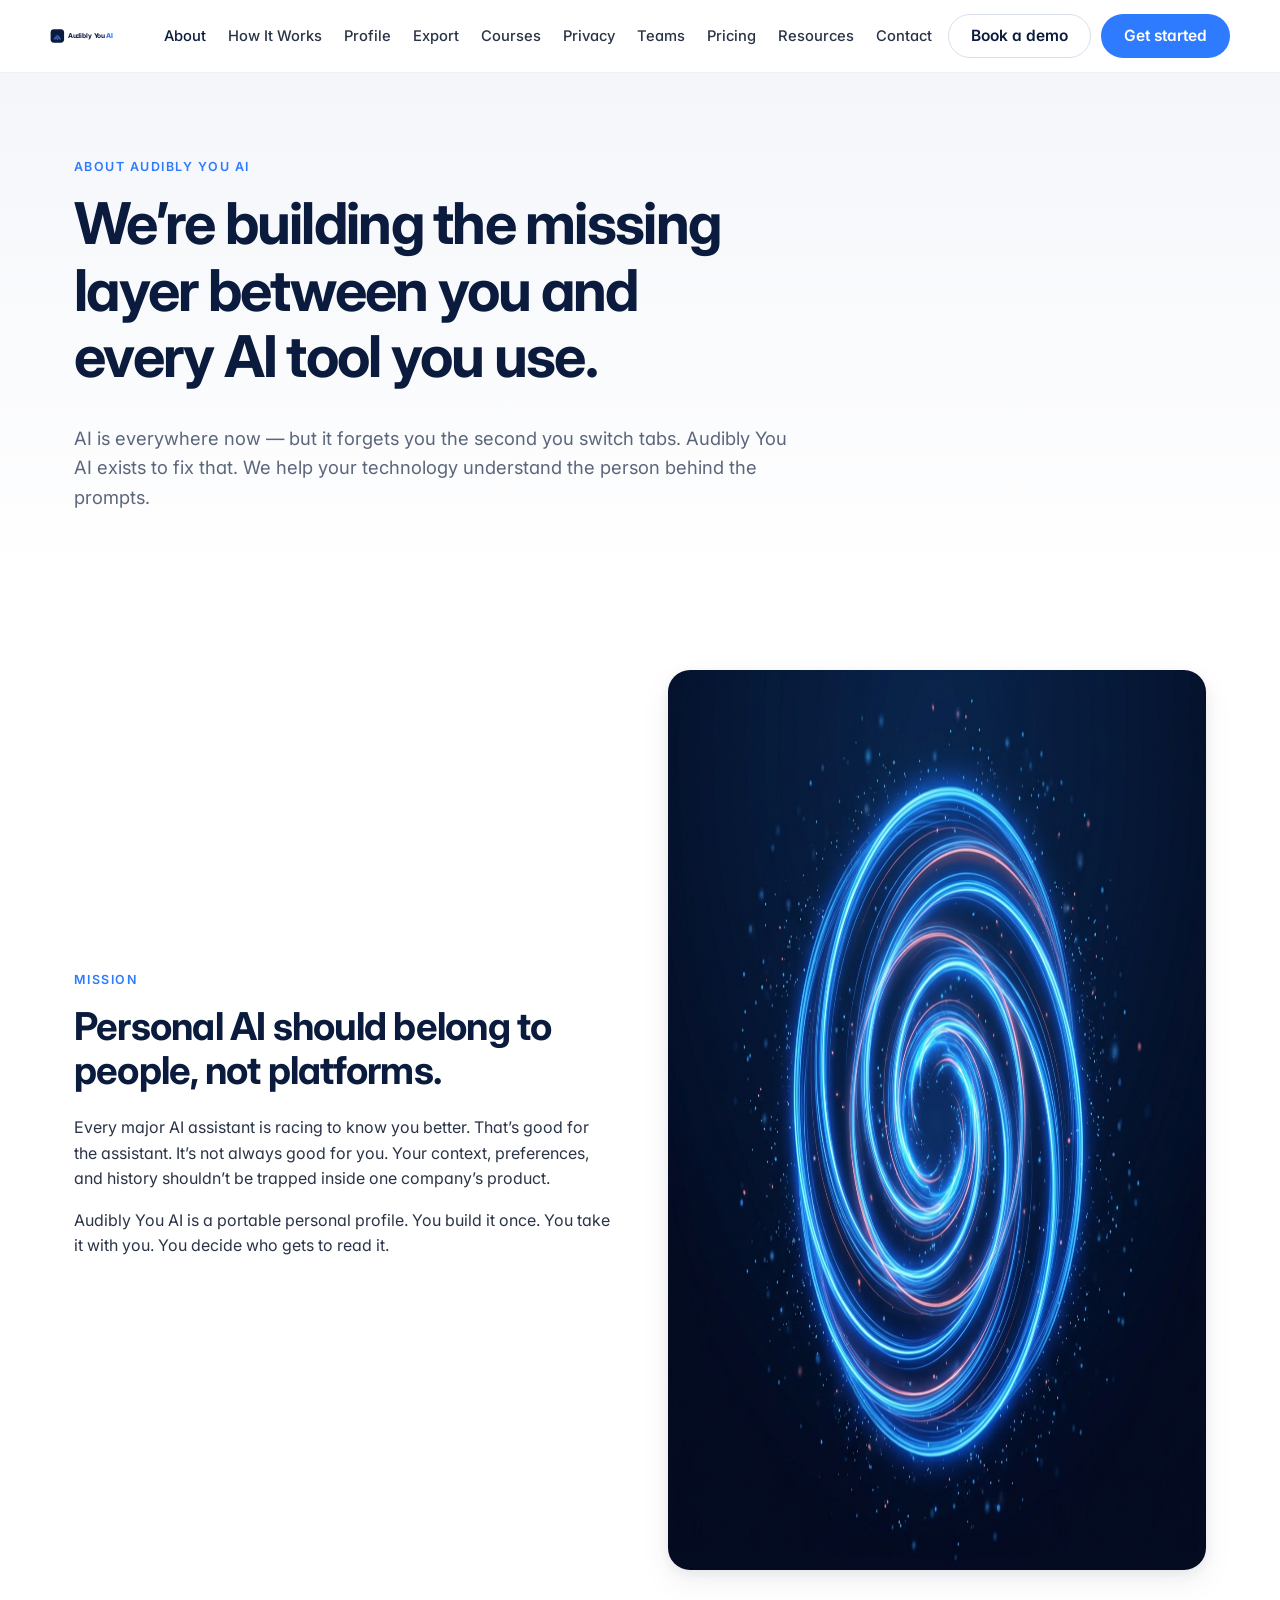
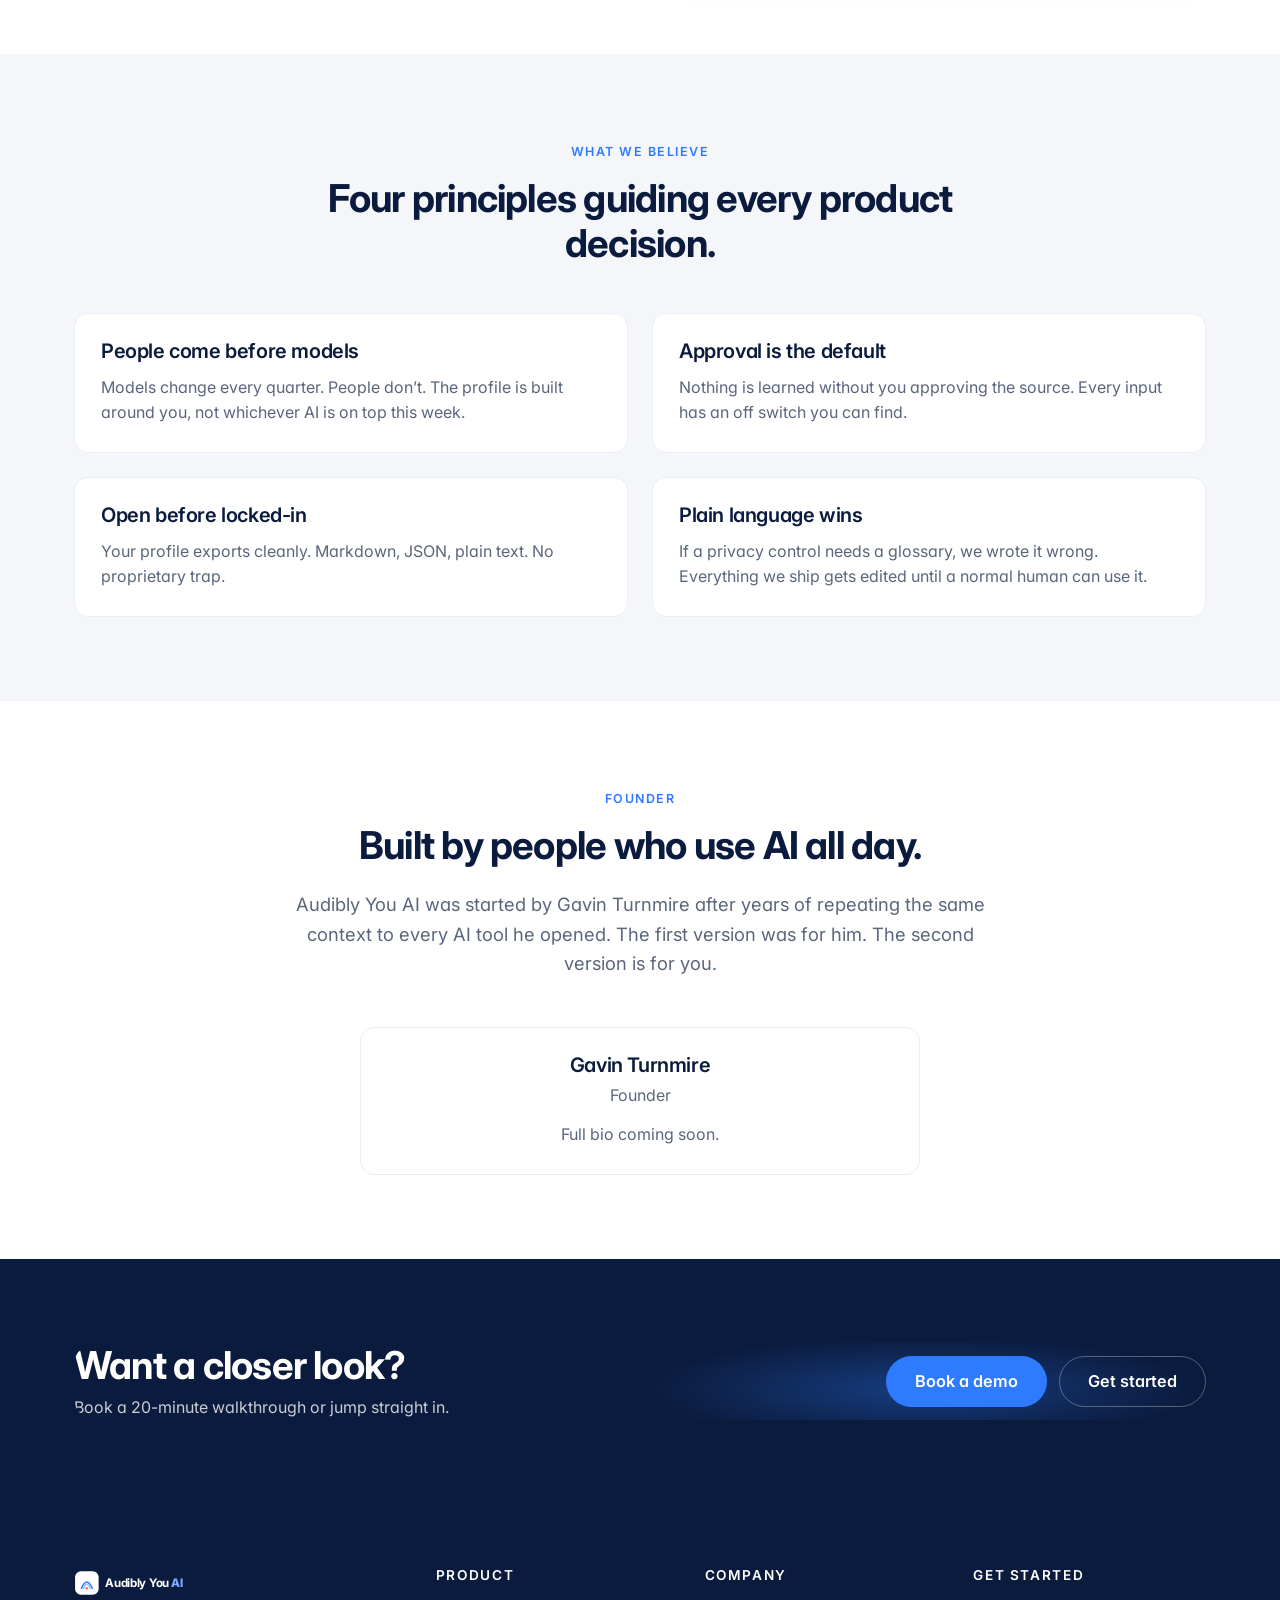
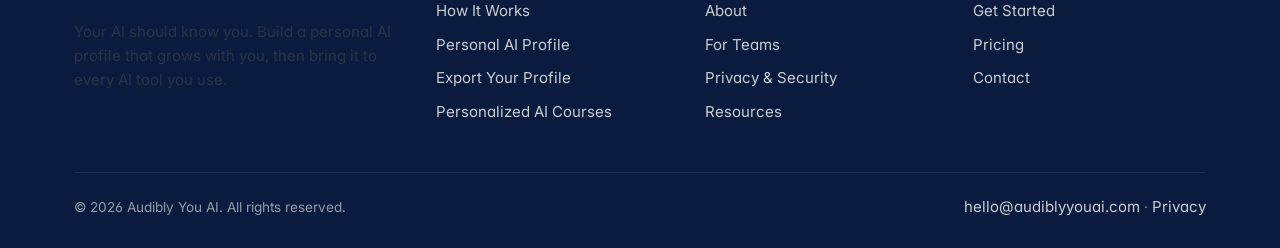
==== about.html @ 48e7b642 "Initial Audibly You AI proof site — 12 pages, design system, AI imagery" ====
<!DOCTYPE html>
<html lang="en">
<head>
  <meta charset="UTF-8">
  <meta name="viewport" content="width=device-width, initial-scale=1.0">
  <title>About — Audibly You AI</title>
  <meta name="description" content="Audibly You AI builds a portable personal profile so your AI tools finally understand the person behind the prompts. Learn our mission and principles.">
  <meta name="theme-color" content="#0B1B3D">
  <link rel="icon" type="image/svg+xml" href="favicon.svg">
  <link rel="canonical" href="https://audiblyyouai.com/about.html">
  <meta property="og:type" content="website">
  <meta property="og:title" content="About — Audibly You AI">
  <meta property="og:description" content="Audibly You AI builds a portable personal profile so your AI tools finally understand the person behind the prompts. Learn our mission and principles.">
  <meta property="og:url" content="https://audiblyyouai.com/about.html">
  <meta property="og:image" content="https://audiblyyouai.com/assets/images/hero-home.png">
  <meta property="og:site_name" content="Audibly You AI">
  <meta name="twitter:card" content="summary_large_image">
  <meta name="twitter:title" content="About — Audibly You AI">
  <meta name="twitter:description" content="Audibly You AI builds a portable personal profile so your AI tools finally understand the person behind the prompts. Learn our mission and principles.">
  <meta name="twitter:image" content="https://audiblyyouai.com/assets/images/hero-home.png">
  <link rel="preconnect" href="https://fonts.googleapis.com">
  <link rel="preconnect" href="https://fonts.gstatic.com" crossorigin>
  <link href="https://fonts.googleapis.com/css2?family=Inter:wght@400;500;600;700;800&display=swap" rel="stylesheet">
  <link rel="stylesheet" href="assets/css/styles.css">
</head>
<body>
  <header class="nav" role="banner">
    <div class="container nav-row">
      <a href="index.html" class="brand" aria-label="Audibly You AI home">
        <svg viewBox="0 0 320 56" xmlns="http://www.w3.org/2000/svg" role="img" aria-label="Audibly You AI"><rect x="2" y="6" width="44" height="44" rx="11" fill="#0B1B3D"/><path d="M14 38 Q24 14 34 38" fill="none" stroke="#2E7BFF" stroke-width="3" stroke-linecap="round"/><path d="M18 38 Q24 22 30 38" fill="none" stroke="#7DABFF" stroke-width="2.4" stroke-linecap="round" opacity="0.85"/><circle cx="24" cy="38" r="2.4" fill="#FF6B5B"/><text x="58" y="36" font-family="Inter, system-ui, sans-serif" font-weight="700" font-size="22" fill="#0B1B3D" letter-spacing="-0.5">Audibly You<tspan fill="#2E7BFF" font-weight="800"> AI</tspan></text></svg>
      </a>
      <nav aria-label="Primary">
        <ul class="nav-links">
      <li><a href="about.html" class="active">About</a></li>
      <li><a href="how-it-works.html">How It Works</a></li>
      <li><a href="personal-ai-profile.html">Profile</a></li>
      <li><a href="export-your-profile.html">Export</a></li>
      <li><a href="personalized-ai-courses.html">Courses</a></li>
      <li><a href="privacy.html">Privacy</a></li>
      <li><a href="for-teams.html">Teams</a></li>
      <li><a href="pricing.html">Pricing</a></li>
      <li><a href="resources.html">Resources</a></li>
      <li><a href="contact.html">Contact</a></li>
        </ul>
      </nav>
      <div class="nav-cta">
        <a href="contact.html" class="btn btn-ghost">Book a demo</a>
        <a href="get-started.html" class="btn btn-primary">Get started</a>
        <button class="nav-toggle" type="button" aria-label="Toggle menu" aria-expanded="false">
          <svg viewBox="0 0 24 24" fill="none" stroke="currentColor" stroke-width="2" stroke-linecap="round"><line x1="4" y1="7" x2="20" y2="7"/><line x1="4" y1="12" x2="20" y2="12"/><line x1="4" y1="17" x2="20" y2="17"/></svg>
        </button>
      </div>
    </div>
  </header>

  <main id="main">
  <section class="subhero">
    <div class="container">
      <span class="eyebrow">About Audibly You AI</span>
      <h1>We&rsquo;re building the missing layer between you and every AI tool you use.</h1>
      <p class="lead">AI is everywhere now &mdash; but it forgets you the second you switch tabs. Audibly You AI exists to fix that. We help your technology understand the person behind the prompts.</p>
    </div>
  </section>

  <section class="section">
    <div class="container">
      <div class="feature-row">
        <div>
          <span class="eyebrow">Mission</span>
          <h2>Personal AI should belong to people, not platforms.</h2>
          <p>Every major AI assistant is racing to know you better. That&rsquo;s good for the assistant. It&rsquo;s not always good for you. Your context, preferences, and history shouldn&rsquo;t be trapped inside one company&rsquo;s product.</p>
          <p>Audibly You AI is a portable personal profile. You build it once. You take it with you. You decide who gets to read it.</p>
        </div>
        <img src="assets/images/learning-loop.png" alt="An abstract glowing spiral of electric-blue light, representing a continuous AI learning loop." width="1200" height="900" loading="lazy">
      </div>
    </div>
  </section>

  <section class="section surface-soft">
    <div class="container">
      <div class="section-head">
        <span class="eyebrow">What we believe</span>
        <h2>Four principles guiding every product decision.</h2>
      </div>
      <div class="grid grid-2">
        <div class="card">
          <h3>People come before models</h3>
          <p>Models change every quarter. People don&rsquo;t. The profile is built around you, not whichever AI is on top this week.</p>
        </div>
        <div class="card">
          <h3>Approval is the default</h3>
          <p>Nothing is learned without you approving the source. Every input has an off switch you can find.</p>
        </div>
        <div class="card">
          <h3>Open before locked-in</h3>
          <p>Your profile exports cleanly. Markdown, JSON, plain text. No proprietary trap.</p>
        </div>
        <div class="card">
          <h3>Plain language wins</h3>
          <p>If a privacy control needs a glossary, we wrote it wrong. Everything we ship gets edited until a normal human can use it.</p>
        </div>
      </div>
    </div>
  </section>

  <section class="section">
    <div class="container">
      <div class="section-head">
        <span class="eyebrow">Founder</span>
        <h2>Built by people who use AI all day.</h2>
        <p class="lead">Audibly You AI was started by Gavin Turnmire after years of repeating the same context to every AI tool he opened. The first version was for him. The second version is for you.</p>
      </div>
      <div class="card" style="max-width:560px;margin:0 auto;text-align:center;">
        <h3 style="margin-bottom:6px;">Gavin Turnmire</h3>
        <p style="color:var(--gray-600);margin-bottom:14px;">Founder</p>
        <p>Full bio coming soon.</p>
      </div>
    </div>
  </section>

  <section class="section surface-navy">
    <div class="container">
      <div class="cta-banner" style="background:transparent;padding:0;">
        <div>
          <h2>Want a closer look?</h2>
          <p>Book a 20-minute walkthrough or jump straight in.</p>
        </div>
        <div class="cta-actions">
          <a href="contact.html" class="btn btn-primary btn-lg">Book a demo</a>
          <a href="get-started.html" class="btn btn-ghost-light btn-lg">Get started</a>
        </div>
      </div>
    </div>
  </section>

  </main>
  <footer class="footer">
    <div class="container">
      <div class="footer-grid">
        <div>
          <a href="index.html" class="brand" aria-label="Audibly You AI home">
            <svg viewBox="0 0 320 56" xmlns="http://www.w3.org/2000/svg" role="img" aria-label="Audibly You AI"><rect x="2" y="6" width="44" height="44" rx="11" fill="#ffffff"/><path d="M14 38 Q24 14 34 38" fill="none" stroke="#2E7BFF" stroke-width="3" stroke-linecap="round"/><path d="M18 38 Q24 22 30 38" fill="none" stroke="#7DABFF" stroke-width="2.4" stroke-linecap="round" opacity="0.85"/><circle cx="24" cy="38" r="2.4" fill="#FF6B5B"/><text x="58" y="36" font-family="Inter, system-ui, sans-serif" font-weight="700" font-size="22" fill="#ffffff" letter-spacing="-0.5">Audibly You<tspan fill="#7DABFF" font-weight="800"> AI</tspan></text></svg>
          </a>
          <p class="footer-tagline">Your AI should know you. Build a personal AI profile that grows with you, then bring it to every AI tool you use.</p>
        </div>
      <div>
        <h4>Product</h4>
        <ul>
          <li><a href="how-it-works.html">How It Works</a></li>
          <li><a href="personal-ai-profile.html">Personal AI Profile</a></li>
          <li><a href="export-your-profile.html">Export Your Profile</a></li>
          <li><a href="personalized-ai-courses.html">Personalized AI Courses</a></li>
        </ul>
      </div>
      <div>
        <h4>Company</h4>
        <ul>
          <li><a href="about.html">About</a></li>
          <li><a href="for-teams.html">For Teams</a></li>
          <li><a href="privacy.html">Privacy & Security</a></li>
          <li><a href="resources.html">Resources</a></li>
        </ul>
      </div>
      <div>
        <h4>Get started</h4>
        <ul>
          <li><a href="get-started.html">Get Started</a></li>
          <li><a href="pricing.html">Pricing</a></li>
          <li><a href="contact.html">Contact</a></li>
        </ul>
      </div>
      </div>
      <div class="footer-bottom">
        <span>&copy; <span id="year">2025</span> Audibly You AI. All rights reserved.</span>
        <span><a href="mailto:hello@audiblyyouai.com">hello@audiblyyouai.com</a> &middot; <a href="privacy.html">Privacy</a></span>
      </div>
    </div>
  </footer>

  <script src="assets/js/site.js" defer></script>
</body>
</html>
---- assets/css/styles.css ----
/* Audibly You AI — design system */
:root {
  --navy: #0B1B3D;
  --navy-700: #142654;
  --navy-600: #1d3270;
  --blue: #2E7BFF;
  --blue-600: #1f63d8;
  --blue-100: #e7efff;
  --coral: #FF6B5B;
  --coral-600: #e8543f;
  --gray-50: #F4F6FA;
  --gray-100: #eaeef5;
  --gray-200: #d8deea;
  --gray-400: #9aa3b6;
  --gray-600: #5b667c;
  --gray-800: #2a3447;
  --white: #ffffff;
  --radius: 14px;
  --radius-sm: 10px;
  --radius-lg: 22px;
  --shadow-sm: 0 1px 2px rgba(11, 27, 61, 0.05), 0 2px 6px rgba(11, 27, 61, 0.04);
  --shadow-md: 0 4px 12px rgba(11, 27, 61, 0.07), 0 12px 32px rgba(11, 27, 61, 0.06);
  --shadow-lg: 0 12px 36px rgba(11, 27, 61, 0.12), 0 30px 80px rgba(11, 27, 61, 0.1);
  --max-w: 1180px;
}

* { box-sizing: border-box; }
html { scroll-behavior: smooth; -webkit-text-size-adjust: 100%; }
body {
  margin: 0;
  font-family: 'Inter', system-ui, -apple-system, 'Segoe UI', Roboto, sans-serif;
  font-feature-settings: "ss01", "cv11";
  color: var(--navy);
  background: var(--white);
  line-height: 1.6;
  -webkit-font-smoothing: antialiased;
  -moz-osx-font-smoothing: grayscale;
}

img, svg { max-width: 100%; display: block; }
a { color: var(--blue); text-decoration: none; }
a:hover { color: var(--blue-600); }

h1, h2, h3, h4 {
  font-family: 'Inter', system-ui, sans-serif;
  color: var(--navy);
  letter-spacing: -0.02em;
  line-height: 1.15;
  margin: 0 0 0.6em;
  font-weight: 700;
}
h1 { font-size: clamp(2.2rem, 5.4vw, 3.6rem); letter-spacing: -0.03em; }
h2 { font-size: clamp(1.7rem, 3.4vw, 2.4rem); }
h3 { font-size: 1.25rem; font-weight: 600; }
p { margin: 0 0 1em; color: var(--gray-800); }
.lead { font-size: 1.15rem; color: var(--gray-600); max-width: 60ch; }

.container { max-width: var(--max-w); margin: 0 auto; padding: 0 24px; }
.section { padding: 84px 0; }
.section-tight { padding: 56px 0; }
.eyebrow {
  display: inline-block;
  font-size: 0.78rem;
  font-weight: 600;
  letter-spacing: 0.12em;
  text-transform: uppercase;
  color: var(--blue);
  margin-bottom: 14px;
}
.eyebrow.coral { color: var(--coral); }

/* Buttons */
.btn {
  display: inline-flex;
  align-items: center;
  gap: 8px;
  padding: 13px 22px;
  border-radius: 999px;
  font-weight: 600;
  font-size: 0.97rem;
  border: 1px solid transparent;
  cursor: pointer;
  transition: transform .15s ease, box-shadow .2s ease, background .2s ease, color .2s ease, border-color .2s ease;
  white-space: nowrap;
  line-height: 1;
}
.btn:focus-visible { outline: 3px solid #93b8ff; outline-offset: 2px; }
.btn-primary { background: var(--blue); color: #fff; }
.btn-primary:hover { background: var(--blue-600); color: #fff; transform: translateY(-1px); box-shadow: var(--shadow-md); }
.btn-coral { background: var(--coral); color: #fff; }
.btn-coral:hover { background: var(--coral-600); color: #fff; transform: translateY(-1px); box-shadow: var(--shadow-md); }
.btn-ghost { background: transparent; color: var(--navy); border-color: var(--gray-200); }
.btn-ghost:hover { border-color: var(--navy); color: var(--navy); }
.btn-ghost-light { background: transparent; color: #fff; border-color: rgba(255,255,255,0.3); }
.btn-ghost-light:hover { border-color: #fff; color: #fff; }
.btn-lg { padding: 16px 28px; font-size: 1.02rem; }

/* Navigation */
.nav {
  position: sticky;
  top: 0;
  z-index: 50;
  background: rgba(255, 255, 255, 0.85);
  backdrop-filter: saturate(180%) blur(12px);
  -webkit-backdrop-filter: saturate(180%) blur(12px);
  border-bottom: 1px solid rgba(11, 27, 61, 0.06);
}
.nav-row {
  display: flex;
  align-items: center;
  justify-content: space-between;
  padding: 14px 0;
  gap: 16px;
}
.brand { display: inline-flex; align-items: center; gap: 10px; color: var(--navy); }
.brand:hover { color: var(--navy); }
.brand svg { height: 30px; width: auto; }
.nav-links {
  display: flex;
  align-items: center;
  gap: 22px;
  list-style: none;
  margin: 0;
  padding: 0;
  flex-wrap: nowrap;
}
.nav-links a {
  color: var(--gray-800);
  font-weight: 500;
  font-size: 0.92rem;
  white-space: nowrap;
}
.nav-links a:hover { color: var(--navy); }
.nav-links a.active { color: var(--navy); }
.nav-cta { display: inline-flex; align-items: center; gap: 10px; }
.nav-toggle {
  display: none;
  background: transparent;
  border: 1px solid var(--gray-200);
  border-radius: 10px;
  padding: 8px 10px;
  cursor: pointer;
  color: var(--navy);
}
.nav-toggle svg { width: 22px; height: 22px; }

@media (max-width: 1180px) {
  .nav-links { display: none; }
  .nav-toggle { display: inline-flex; }
  .nav-cta .btn-ghost { display: none; }
  .nav.open .nav-links {
    display: flex;
    flex-direction: column;
    align-items: flex-start;
    position: absolute;
    top: 100%;
    left: 0;
    right: 0;
    background: #fff;
    padding: 14px 24px 22px;
    gap: 14px;
    border-bottom: 1px solid var(--gray-100);
    box-shadow: var(--shadow-sm);
  }
}

/* Hero */
.hero {
  position: relative;
  background: linear-gradient(180deg, var(--navy) 0%, #07142e 100%);
  color: #fff;
  overflow: hidden;
}
.hero::after {
  content: "";
  position: absolute;
  inset: auto -10% -50% -10%;
  height: 60%;
  background: radial-gradient(60% 60% at 50% 30%, rgba(46, 123, 255, 0.25), transparent 60%);
  pointer-events: none;
}
.hero-inner {
  position: relative;
  z-index: 2;
  display: grid;
  grid-template-columns: 1.1fr 1fr;
  gap: 56px;
  align-items: center;
  padding: 96px 0 110px;
}
.hero h1 { color: #fff; }
.hero p { color: rgba(255, 255, 255, 0.78); font-size: 1.12rem; }
.hero .eyebrow { color: #7dabff; }
.hero-cta { display: flex; flex-wrap: wrap; gap: 12px; margin-top: 28px; }
.hero-image {
  border-radius: var(--radius-lg);
  overflow: hidden;
  box-shadow: 0 30px 80px rgba(0,0,0,0.4);
  border: 1px solid rgba(255,255,255,0.06);
}
.hero-image img { width: 100%; height: auto; display: block; }

/* Subhero (lighter hero variant) */
.subhero {
  background: linear-gradient(180deg, var(--gray-50) 0%, #fff 100%);
  padding: 80px 0 56px;
}
.subhero h1 { max-width: 18ch; }
.subhero .lead { margin-top: 8px; }

@media (max-width: 900px) {
  .hero-inner { grid-template-columns: 1fr; padding: 64px 0 72px; gap: 36px; }
}

/* Cards */
.grid { display: grid; gap: 24px; }
.grid-2 { grid-template-columns: repeat(2, 1fr); }
.grid-3 { grid-template-columns: repeat(3, 1fr); }
.grid-4 { grid-template-columns: repeat(4, 1fr); }
@media (max-width: 900px) { .grid-3, .grid-4 { grid-template-columns: repeat(2, 1fr); } }
@media (max-width: 600px) { .grid-2, .grid-3, .grid-4 { grid-template-columns: 1fr; } }

.card {
  background: #fff;
  border: 1px solid var(--gray-100);
  border-radius: var(--radius);
  padding: 26px;
  transition: transform .2s ease, box-shadow .2s ease, border-color .2s ease;
}
.card:hover { transform: translateY(-2px); box-shadow: var(--shadow-md); border-color: var(--gray-200); }
.card h3 { margin-top: 0; }
.card p { color: var(--gray-600); margin-bottom: 0; }
.card-icon {
  width: 44px; height: 44px;
  display: inline-flex; align-items: center; justify-content: center;
  border-radius: 12px;
  background: var(--blue-100);
  color: var(--blue);
  margin-bottom: 14px;
}
.card-icon svg { width: 22px; height: 22px; }
.card-coral .card-icon { background: #fff0ee; color: var(--coral); }

.card-step {
  position: relative;
  padding: 28px 26px 26px;
}
.step-num {
  display: inline-flex;
  align-items: center;
  justify-content: center;
  width: 34px; height: 34px;
  border-radius: 50%;
  background: var(--navy);
  color: #fff;
  font-weight: 700;
  font-size: 0.95rem;
  margin-bottom: 16px;
}

/* Surfaces */
.surface-soft { background: var(--gray-50); }
.surface-navy { background: var(--navy); color: #fff; }
.surface-navy h2, .surface-navy h3 { color: #fff; }
.surface-navy p { color: rgba(255, 255, 255, 0.78); }
.surface-navy .card {
  background: rgba(255, 255, 255, 0.04);
  border-color: rgba(255, 255, 255, 0.08);
  color: #fff;
}
.surface-navy .card h3 { color: #fff; }
.surface-navy .card p { color: rgba(255,255,255,0.78); }
.surface-navy .card-icon { background: rgba(46, 123, 255, 0.18); color: #7dabff; }

/* Section heads */
.section-head { text-align: center; max-width: 720px; margin: 0 auto 48px; }
.section-head .lead { margin: 12px auto 0; }
.section-head.left { text-align: left; margin-left: 0; margin-right: 0; }

/* Feature row (alternating) */
.feature-row {
  display: grid;
  grid-template-columns: 1fr 1fr;
  gap: 56px;
  align-items: center;
}
.feature-row + .feature-row { margin-top: 84px; }
.feature-row.reverse > :first-child { order: 2; }
.feature-row img { border-radius: var(--radius-lg); box-shadow: var(--shadow-md); }
@media (max-width: 900px) {
  .feature-row { grid-template-columns: 1fr; gap: 28px; }
  .feature-row.reverse > :first-child { order: 0; }
  .feature-row + .feature-row { margin-top: 56px; }
}

/* Lists */
.check-list { list-style: none; padding: 0; margin: 0; }
.check-list li {
  display: flex; gap: 12px; align-items: flex-start;
  padding: 10px 0;
  color: var(--gray-800);
}
.check-list li::before {
  content: "";
  width: 22px; height: 22px;
  flex-shrink: 0;
  border-radius: 50%;
  background: var(--blue-100) url("data:image/svg+xml;utf8,<svg xmlns='http://www.w3.org/2000/svg' viewBox='0 0 24 24' fill='none' stroke='%232E7BFF' stroke-width='3' stroke-linecap='round' stroke-linejoin='round'><polyline points='20 6 9 17 4 12'/></svg>") center/12px no-repeat;
  margin-top: 2px;
}
.check-list.coral li::before {
  background: #fff0ee url("data:image/svg+xml;utf8,<svg xmlns='http://www.w3.org/2000/svg' viewBox='0 0 24 24' fill='none' stroke='%23FF6B5B' stroke-width='3' stroke-linecap='round' stroke-linejoin='round'><polyline points='20 6 9 17 4 12'/></svg>") center/12px no-repeat;
}
.check-list.dark li { color: rgba(255,255,255,0.85); }

/* CTA banner */
.cta-banner {
  position: relative;
  background: linear-gradient(135deg, var(--navy) 0%, #142654 100%);
  border-radius: var(--radius-lg);
  padding: 56px 48px;
  color: #fff;
  display: grid;
  grid-template-columns: 1.4fr auto;
  gap: 28px;
  align-items: center;
  overflow: hidden;
}
.cta-banner::after {
  content: "";
  position: absolute;
  right: -10%; top: -40%;
  width: 70%; height: 200%;
  background: radial-gradient(closest-side, rgba(46,123,255,0.35), transparent 70%);
}
.cta-banner > * { position: relative; z-index: 1; }
.cta-banner h2 { color: #fff; margin-bottom: 8px; }
.cta-banner p { color: rgba(255,255,255,0.78); margin: 0; }
.cta-actions { display: flex; gap: 12px; flex-wrap: wrap; }
@media (max-width: 768px) {
  .cta-banner { grid-template-columns: 1fr; padding: 40px 28px; }
}

/* Stats */
.stats { display: grid; grid-template-columns: repeat(3, 1fr); gap: 28px; }
.stat .stat-num { font-size: 2.4rem; font-weight: 700; color: var(--navy); letter-spacing: -0.02em; }
.surface-navy .stat .stat-num { color: #fff; }
.stat .stat-label { color: var(--gray-600); font-size: 0.95rem; }
.surface-navy .stat .stat-label { color: rgba(255,255,255,0.7); }
@media (max-width: 700px) { .stats { grid-template-columns: 1fr; } }

/* Quote block */
.quote-block {
  background: #fff;
  border: 1px solid var(--gray-100);
  border-radius: var(--radius-lg);
  padding: 36px;
  font-size: 1.18rem;
  line-height: 1.55;
  color: var(--navy);
  position: relative;
}
.quote-block::before {
  content: "\201C";
  position: absolute;
  top: 8px; left: 22px;
  font-family: Georgia, serif;
  font-size: 4.2rem;
  color: var(--blue-100);
  line-height: 1;
}
.quote-attrib {
  display: block;
  margin-top: 18px;
  font-size: 0.9rem;
  color: var(--gray-600);
  font-style: normal;
}

/* Form */
.form-grid { display: grid; gap: 18px; }
.form-row { display: grid; gap: 18px; grid-template-columns: 1fr 1fr; }
@media (max-width: 600px) { .form-row { grid-template-columns: 1fr; } }
.field label {
  display: block;
  font-size: 0.88rem;
  font-weight: 600;
  color: var(--navy);
  margin-bottom: 6px;
}
.field input,
.field select,
.field textarea {
  width: 100%;
  padding: 12px 14px;
  border-radius: 10px;
  border: 1px solid var(--gray-200);
  background: #fff;
  font: inherit;
  color: var(--navy);
  transition: border-color .15s ease, box-shadow .15s ease;
}
.field input:focus,
.field select:focus,
.field textarea:focus {
  outline: none;
  border-color: var(--blue);
  box-shadow: 0 0 0 4px rgba(46, 123, 255, 0.15);
}
.field textarea { min-height: 140px; resize: vertical; }
.field-help { font-size: 0.82rem; color: var(--gray-600); margin-top: 6px; }

/* Pill / tag */
.pill {
  display: inline-flex;
  align-items: center;
  gap: 6px;
  padding: 6px 12px;
  border-radius: 999px;
  background: var(--blue-100);
  color: var(--blue);
  font-size: 0.78rem;
  font-weight: 600;
  letter-spacing: 0.04em;
}
.pill.coral { background: #fff0ee; color: var(--coral); }
.pill.gray { background: var(--gray-100); color: var(--gray-800); }
.pill.dark { background: rgba(255,255,255,0.1); color: #fff; }

/* Footer */
.footer {
  background: var(--navy);
  color: rgba(255,255,255,0.78);
  padding: 64px 0 28px;
}
.footer-grid {
  display: grid;
  grid-template-columns: 1.4fr repeat(3, 1fr);
  gap: 36px;
  padding-bottom: 40px;
  border-bottom: 1px solid rgba(255,255,255,0.08);
}
@media (max-width: 800px) {
  .footer-grid { grid-template-columns: 1fr 1fr; }
}
@media (max-width: 500px) {
  .footer-grid { grid-template-columns: 1fr; }
}
.footer h4 {
  color: #fff;
  font-size: 0.85rem;
  letter-spacing: 0.12em;
  text-transform: uppercase;
  margin: 0 0 14px;
  font-weight: 600;
}
.footer ul { list-style: none; padding: 0; margin: 0; }
.footer li { margin-bottom: 8px; }
.footer a { color: rgba(255,255,255,0.78); font-size: 0.94rem; }
.footer a:hover { color: #fff; }
.footer-bottom {
  display: flex;
  justify-content: space-between;
  align-items: center;
  padding-top: 22px;
  font-size: 0.85rem;
  color: rgba(255,255,255,0.56);
  flex-wrap: wrap;
  gap: 12px;
}
.footer .brand { color: #fff; }
.footer .brand:hover { color: #fff; }
.footer-tagline { margin-top: 14px; max-width: 36ch; font-size: 0.94rem; }

/* Coming-soon ribbon for resource cards */
.card-resource {
  display: flex;
  flex-direction: column;
  height: 100%;
}
.card-resource .pill { align-self: flex-start; margin-bottom: 14px; }
.card-resource .meta {
  margin-top: auto;
  padding-top: 20px;
  font-size: 0.85rem;
  color: var(--gray-400);
  display: flex; justify-content: space-between; align-items: center;
}

/* Plan card (used for pricing coming-soon visual) */
.coming-soon-card {
  border: 1px dashed var(--gray-200);
  border-radius: var(--radius-lg);
  padding: 56px 36px;
  text-align: center;
  background: linear-gradient(180deg, #fff 0%, var(--gray-50) 100%);
}
.coming-soon-card .badge {
  display: inline-block;
  margin-bottom: 16px;
}

/* Spacer utilities */
.mt-0 { margin-top: 0 !important; }
.mt-2 { margin-top: 16px; }
.mt-4 { margin-top: 28px; }
.mt-6 { margin-top: 44px; }
.mb-0 { margin-bottom: 0; }
.text-center { text-align: center; }

/* Visually hidden */
.sr-only {
  position: absolute; width: 1px; height: 1px;
  padding: 0; margin: -1px; overflow: hidden;
  clip: rect(0,0,0,0); white-space: nowrap; border: 0;
}

/* Faint divider */
.hr {
  border: 0;
  border-top: 1px solid var(--gray-100);
  margin: 56px 0;
}

/* Small print */
.fine-print { color: var(--gray-600); font-size: 0.85rem; }
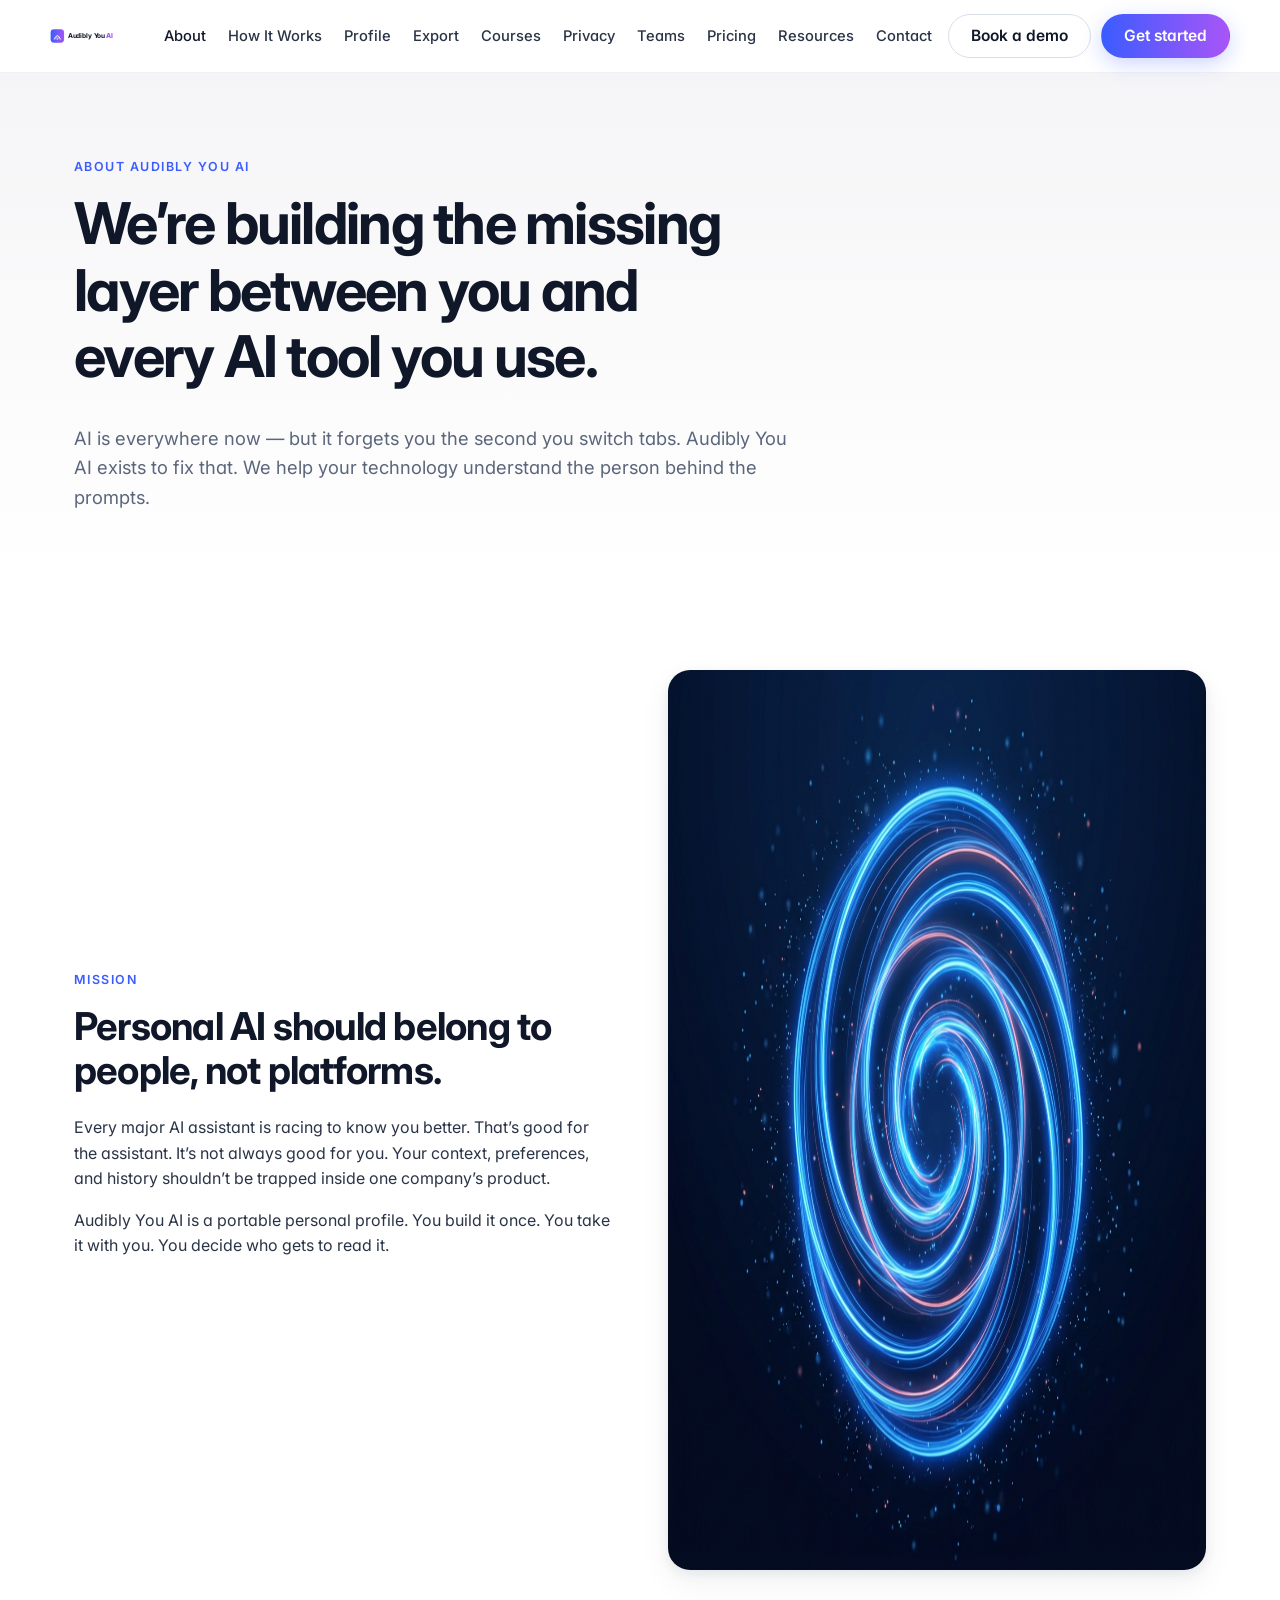
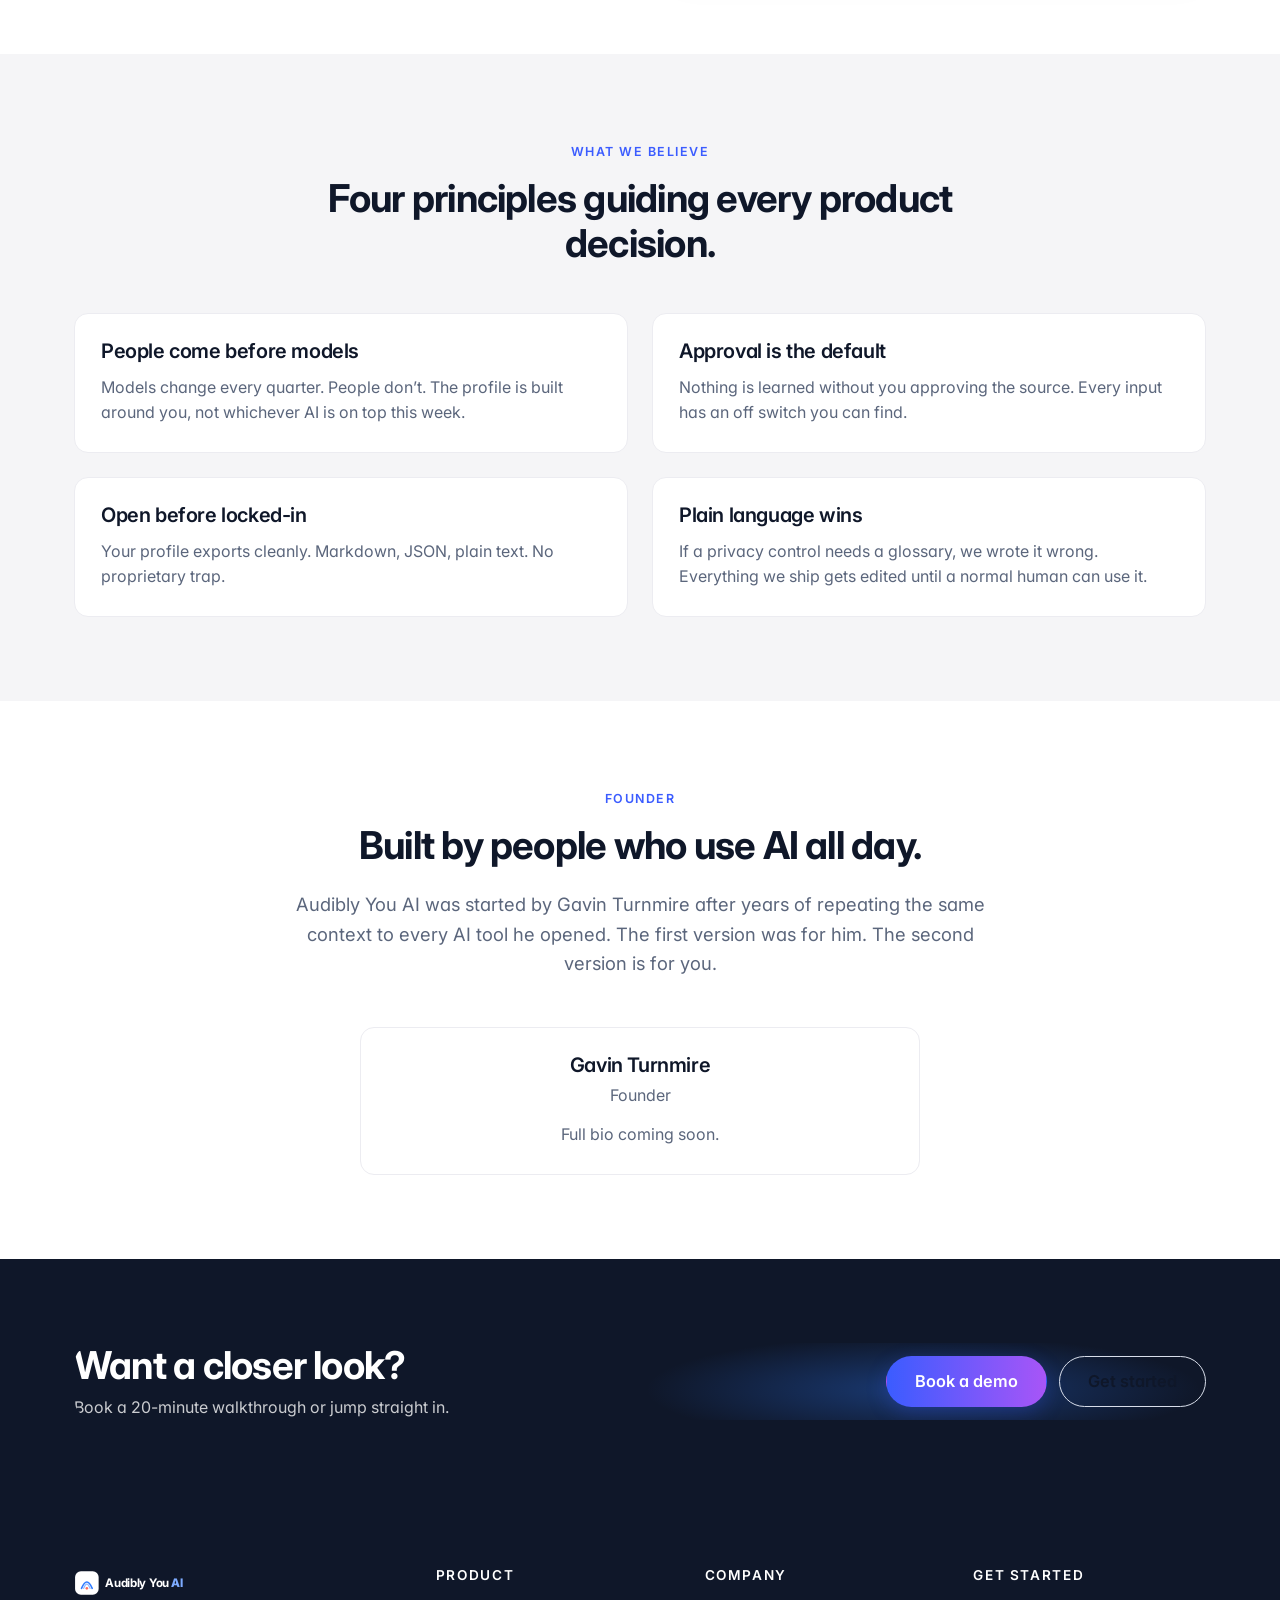
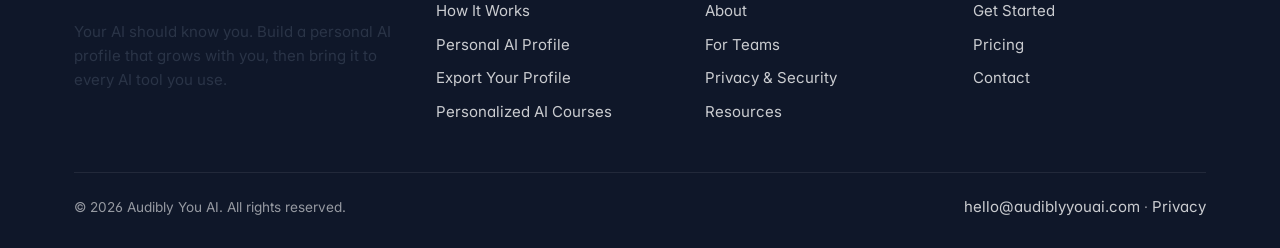
==== commit a9ab8fd8: "Apply Audibly Academy color scheme: blue→purple gradient, light hero - New palette: vivid blue (#3B5" ====
--- a/about.html
+++ b/about.html
@@ -5,7 +5,7 @@
   <meta name="viewport" content="width=device-width, initial-scale=1.0">
   <title>About — Audibly You AI</title>
   <meta name="description" content="Audibly You AI builds a portable personal profile so your AI tools finally understand the person behind the prompts. Learn our mission and principles.">
-  <meta name="theme-color" content="#0B1B3D">
+  <meta name="theme-color" content="#3B5CFF">
   <link rel="icon" type="image/svg+xml" href="favicon.svg">
   <link rel="canonical" href="https://audiblyyouai.com/about.html">
   <meta property="og:type" content="website">
@@ -27,7 +27,7 @@
   <header class="nav" role="banner">
     <div class="container nav-row">
       <a href="index.html" class="brand" aria-label="Audibly You AI home">
-        <svg viewBox="0 0 320 56" xmlns="http://www.w3.org/2000/svg" role="img" aria-label="Audibly You AI"><rect x="2" y="6" width="44" height="44" rx="11" fill="#0B1B3D"/><path d="M14 38 Q24 14 34 38" fill="none" stroke="#2E7BFF" stroke-width="3" stroke-linecap="round"/><path d="M18 38 Q24 22 30 38" fill="none" stroke="#7DABFF" stroke-width="2.4" stroke-linecap="round" opacity="0.85"/><circle cx="24" cy="38" r="2.4" fill="#FF6B5B"/><text x="58" y="36" font-family="Inter, system-ui, sans-serif" font-weight="700" font-size="22" fill="#0B1B3D" letter-spacing="-0.5">Audibly You<tspan fill="#2E7BFF" font-weight="800"> AI</tspan></text></svg>
+        <svg viewBox="0 0 320 56" xmlns="http://www.w3.org/2000/svg" role="img" aria-label="Audibly You AI"><defs><linearGradient id="ay-grad" x1="0" y1="0" x2="1" y2="0"><stop offset="0%" stop-color="#3B5CFF"/><stop offset="100%" stop-color="#A855F7"/></linearGradient></defs><rect x="2" y="6" width="44" height="44" rx="11" fill="url(#ay-grad)"/><path d="M14 38 Q24 14 34 38" fill="none" stroke="#ffffff" stroke-width="3" stroke-linecap="round"/><path d="M18 38 Q24 22 30 38" fill="none" stroke="#ffffff" stroke-width="2.4" stroke-linecap="round" opacity="0.7"/><circle cx="24" cy="38" r="2.4" fill="#ffffff"/><text x="58" y="36" font-family="Inter, system-ui, sans-serif" font-weight="700" font-size="22" fill="#0F1729" letter-spacing="-0.5">Audibly You<tspan fill="url(#ay-grad)" font-weight="800"> AI</tspan></text></svg>
       </a>
       <nav aria-label="Primary">
         <ul class="nav-links">
--- a/assets/css/styles.css
+++ b/assets/css/styles.css
@@ -1,20 +1,25 @@
 /* Audibly You AI — design system */
 :root {
-  --navy: #0B1B3D;
-  --navy-700: #142654;
-  --navy-600: #1d3270;
-  --blue: #2E7BFF;
-  --blue-600: #1f63d8;
-  --blue-100: #e7efff;
-  --coral: #FF6B5B;
-  --coral-600: #e8543f;
-  --gray-50: #F4F6FA;
-  --gray-100: #eaeef5;
+  --navy: #0F1729;
+  --navy-700: #1a2542;
+  --navy-600: #243057;
+  --blue: #3B5CFF;
+  --blue-600: #2D47E0;
+  --blue-100: #E7EDFF;
+  --purple: #A855F7;
+  --purple-600: #8B3FD9;
+  --purple-100: #F3E8FF;
+  /* Legacy coral aliases now point to purple so older rules pick up the new accent */
+  --coral: #A855F7;
+  --coral-600: #8B3FD9;
+  --gray-50: #F5F5F7;
+  --gray-100: #ECECF1;
   --gray-200: #d8deea;
   --gray-400: #9aa3b6;
   --gray-600: #5b667c;
   --gray-800: #2a3447;
   --white: #ffffff;
+  --grad-brand: linear-gradient(90deg, #3B5CFF 0%, #A855F7 100%);
   --radius: 14px;
   --radius-sm: 10px;
   --radius-lg: 22px;
@@ -85,14 +90,14 @@
   line-height: 1;
 }
 .btn:focus-visible { outline: 3px solid #93b8ff; outline-offset: 2px; }
-.btn-primary { background: var(--blue); color: #fff; }
-.btn-primary:hover { background: var(--blue-600); color: #fff; transform: translateY(-1px); box-shadow: var(--shadow-md); }
+.btn-primary { background: var(--grad-brand); color: #fff; box-shadow: 0 6px 20px rgba(59,92,255,0.25); }
+.btn-primary:hover { filter: brightness(1.05); color: #fff; transform: translateY(-1px); box-shadow: 0 10px 28px rgba(168,85,247,0.32); }
 .btn-coral { background: var(--coral); color: #fff; }
 .btn-coral:hover { background: var(--coral-600); color: #fff; transform: translateY(-1px); box-shadow: var(--shadow-md); }
 .btn-ghost { background: transparent; color: var(--navy); border-color: var(--gray-200); }
 .btn-ghost:hover { border-color: var(--navy); color: var(--navy); }
-.btn-ghost-light { background: transparent; color: #fff; border-color: rgba(255,255,255,0.3); }
-.btn-ghost-light:hover { border-color: #fff; color: #fff; }
+.btn-ghost-light { background: transparent; color: var(--navy); border-color: var(--gray-200); }
+.btn-ghost-light:hover { border-color: var(--navy); color: var(--navy); }
 .btn-lg { padding: 16px 28px; font-size: 1.02rem; }
 
 /* Navigation */
@@ -167,8 +172,8 @@
 /* Hero */
 .hero {
   position: relative;
-  background: linear-gradient(180deg, var(--navy) 0%, #07142e 100%);
-  color: #fff;
+  background: linear-gradient(180deg, #FAFAFC 0%, #F2F0FA 100%);
+  color: var(--navy);
   overflow: hidden;
 }
 .hero::after {
@@ -176,7 +181,7 @@
   position: absolute;
   inset: auto -10% -50% -10%;
   height: 60%;
-  background: radial-gradient(60% 60% at 50% 30%, rgba(46, 123, 255, 0.25), transparent 60%);
+  background: radial-gradient(60% 60% at 50% 30%, rgba(168, 85, 247, 0.18), transparent 60%);
   pointer-events: none;
 }
 .hero-inner {
@@ -188,9 +193,11 @@
   align-items: center;
   padding: 96px 0 110px;
 }
-.hero h1 { color: #fff; }
-.hero p { color: rgba(255, 255, 255, 0.78); font-size: 1.12rem; }
-.hero .eyebrow { color: #7dabff; }
+.hero h1 { color: var(--navy); }
+.hero h1 .grad { background: var(--grad-brand); -webkit-background-clip: text; background-clip: text; -webkit-text-fill-color: transparent; color: transparent; }
+.hero p { color: var(--gray-600); font-size: 1.12rem; }
+.hero .eyebrow { color: var(--blue); }
+.hero .pill-welcome { background: var(--blue-100); color: var(--blue); }
 .hero-cta { display: flex; flex-wrap: wrap; gap: 12px; margin-top: 28px; }
 .hero-image {
   border-radius: var(--radius-lg);
@@ -239,7 +246,7 @@
   margin-bottom: 14px;
 }
 .card-icon svg { width: 22px; height: 22px; }
-.card-coral .card-icon { background: #fff0ee; color: var(--coral); }
+.card-coral .card-icon { background: var(--purple-100); color: var(--purple); }
 
 .card-step {
   position: relative;
@@ -305,11 +312,11 @@
   width: 22px; height: 22px;
   flex-shrink: 0;
   border-radius: 50%;
-  background: var(--blue-100) url("data:image/svg+xml;utf8,<svg xmlns='http://www.w3.org/2000/svg' viewBox='0 0 24 24' fill='none' stroke='%232E7BFF' stroke-width='3' stroke-linecap='round' stroke-linejoin='round'><polyline points='20 6 9 17 4 12'/></svg>") center/12px no-repeat;
+  background: var(--blue-100) url("data:image/svg+xml;utf8,<svg xmlns='http://www.w3.org/2000/svg' viewBox='0 0 24 24' fill='none' stroke='%233B5CFF' stroke-width='3' stroke-linecap='round' stroke-linejoin='round'><polyline points='20 6 9 17 4 12'/></svg>") center/12px no-repeat;
   margin-top: 2px;
 }
 .check-list.coral li::before {
-  background: #fff0ee url("data:image/svg+xml;utf8,<svg xmlns='http://www.w3.org/2000/svg' viewBox='0 0 24 24' fill='none' stroke='%23FF6B5B' stroke-width='3' stroke-linecap='round' stroke-linejoin='round'><polyline points='20 6 9 17 4 12'/></svg>") center/12px no-repeat;
+  background: var(--purple-100) url("data:image/svg+xml;utf8,<svg xmlns='http://www.w3.org/2000/svg' viewBox='0 0 24 24' fill='none' stroke='%23A855F7' stroke-width='3' stroke-linecap='round' stroke-linejoin='round'><polyline points='20 6 9 17 4 12'/></svg>") center/12px no-repeat;
 }
 .check-list.dark li { color: rgba(255,255,255,0.85); }
 
@@ -423,7 +430,7 @@
   font-weight: 600;
   letter-spacing: 0.04em;
 }
-.pill.coral { background: #fff0ee; color: var(--coral); }
+.pill.coral { background: var(--purple-100); color: var(--purple); }
 .pill.gray { background: var(--gray-100); color: var(--gray-800); }
 .pill.dark { background: rgba(255,255,255,0.1); color: #fff; }
 
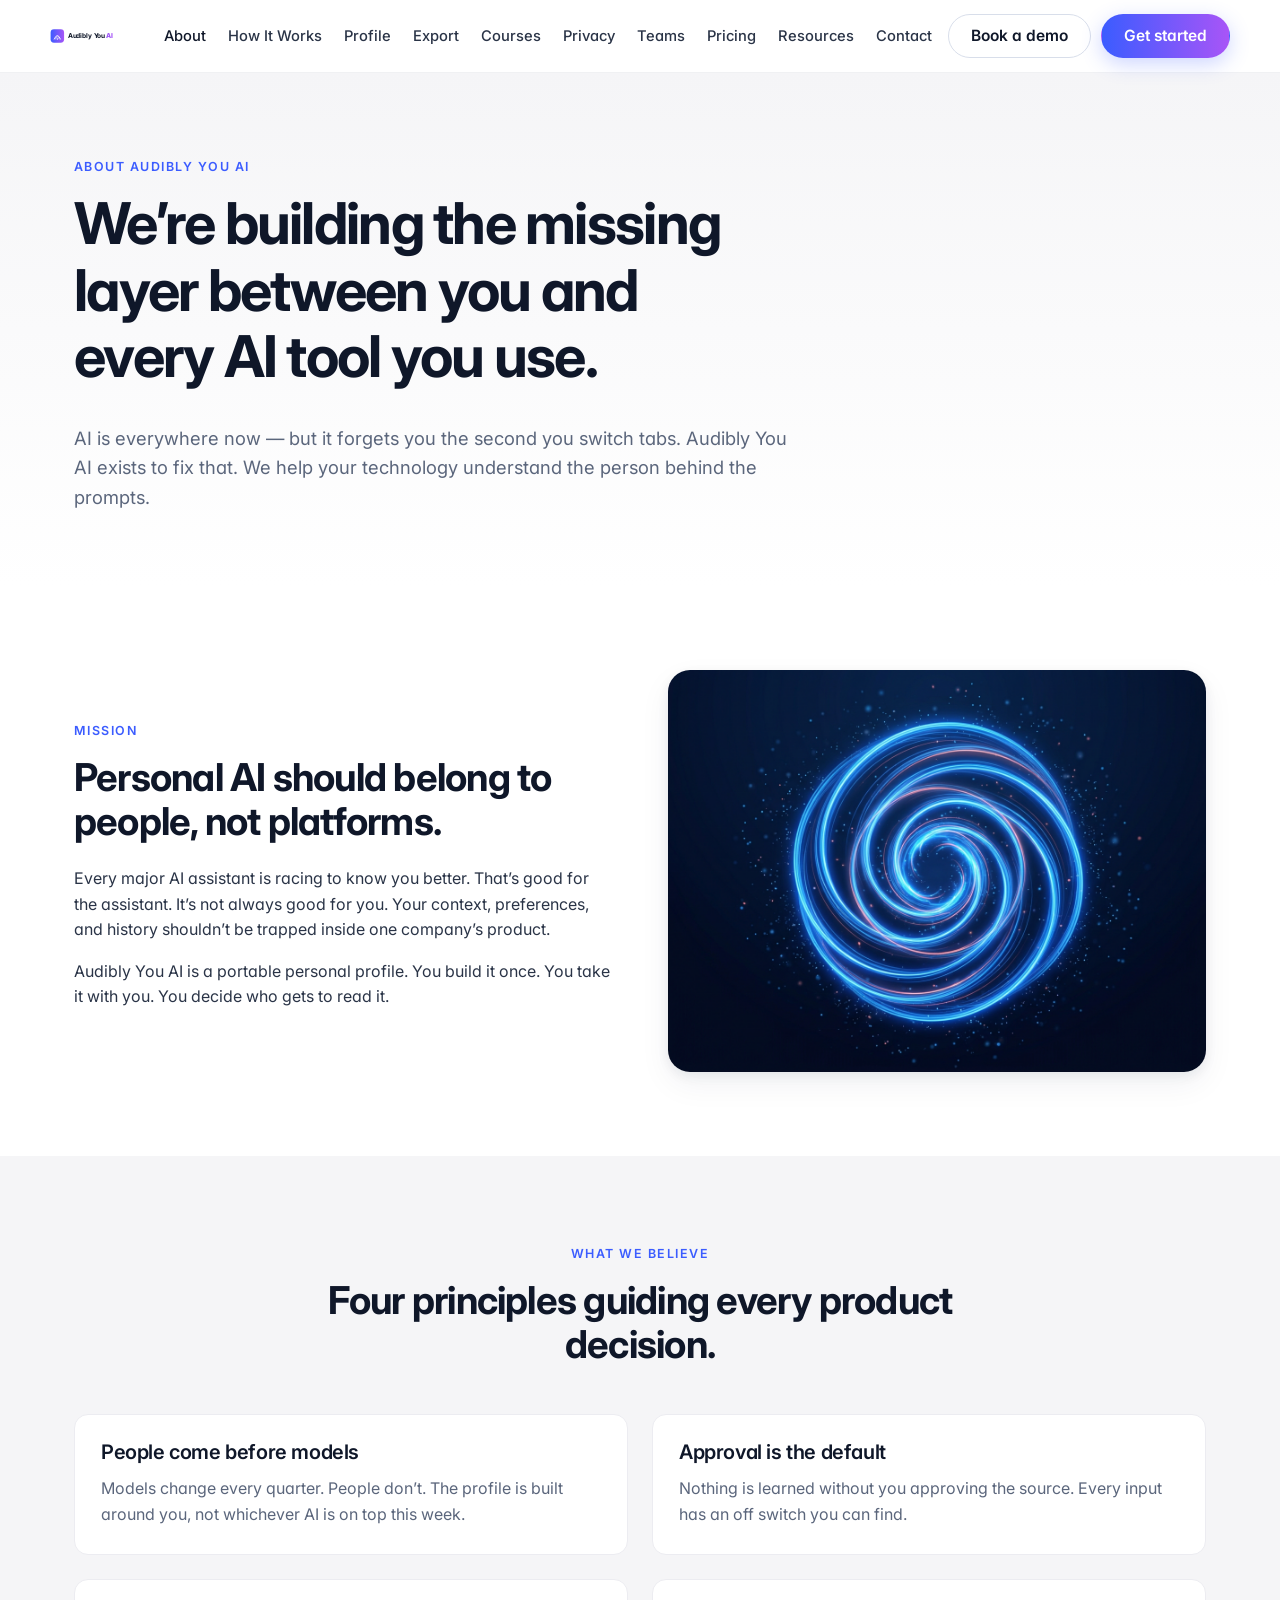
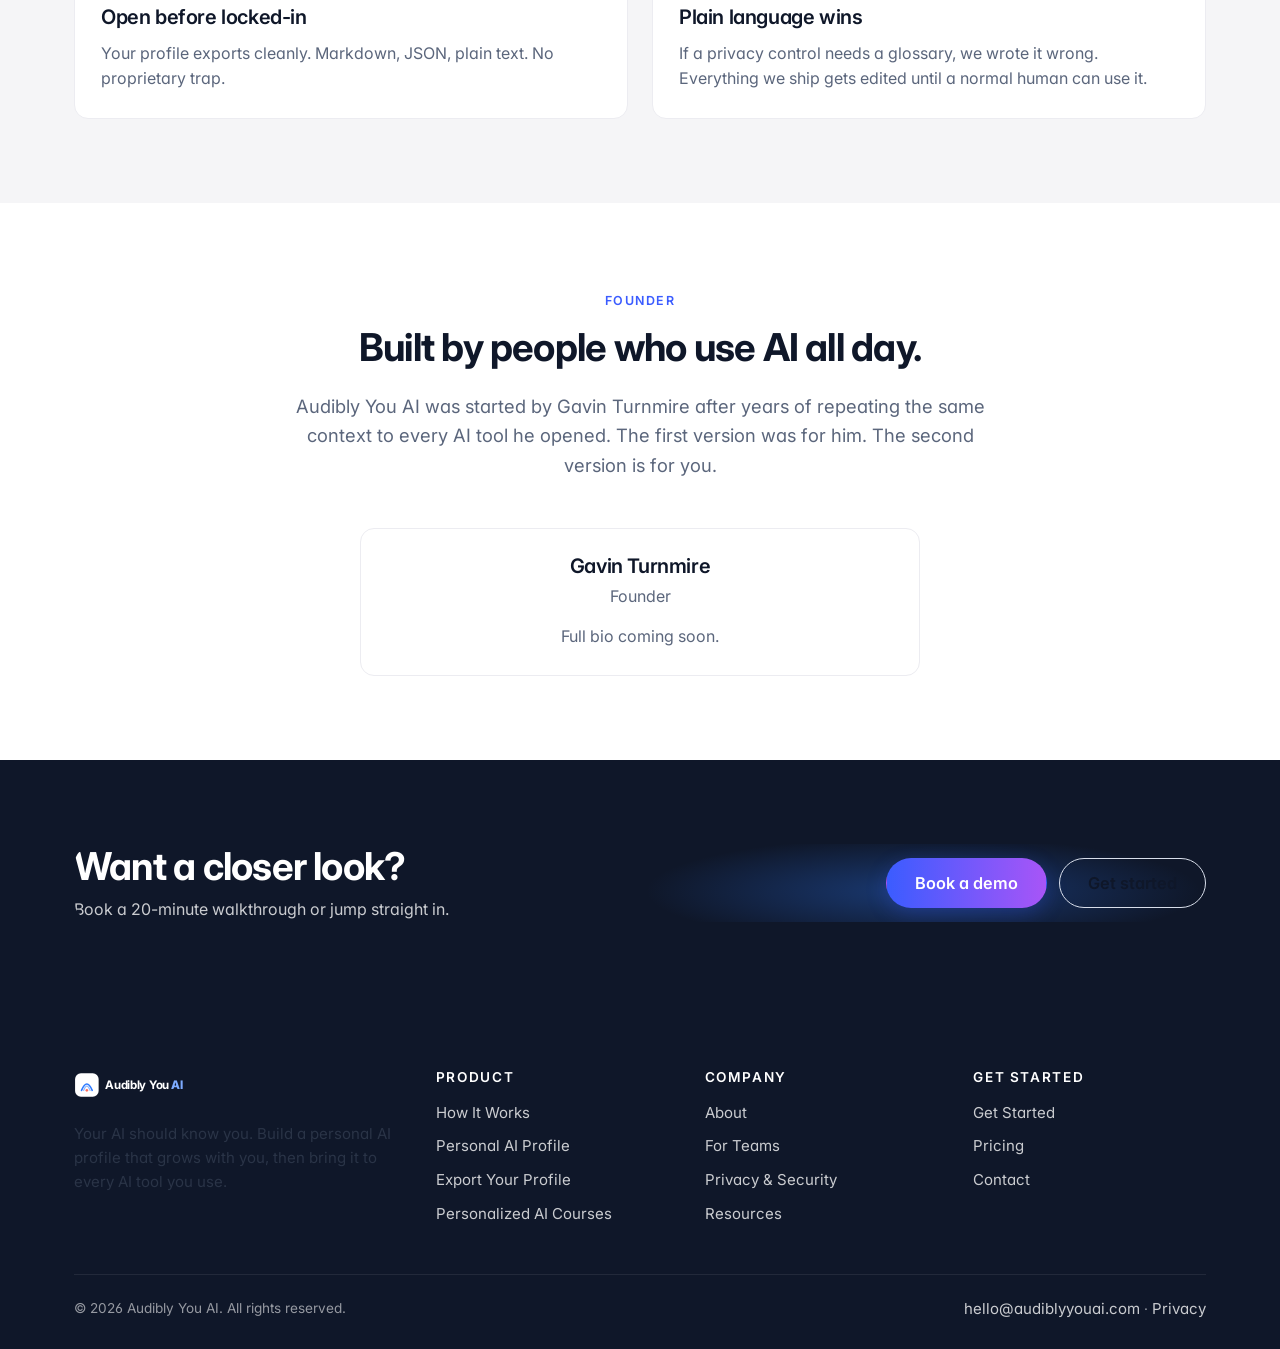
==== commit ecb16aa7: "Fix stretched home-page images: enforce aspect-ratio in CSS + correct width/height attrs - Added .fe" ====
--- a/about.html
+++ b/about.html
@@ -71,7 +71,7 @@
           <p>Every major AI assistant is racing to know you better. That&rsquo;s good for the assistant. It&rsquo;s not always good for you. Your context, preferences, and history shouldn&rsquo;t be trapped inside one company&rsquo;s product.</p>
           <p>Audibly You AI is a portable personal profile. You build it once. You take it with you. You decide who gets to read it.</p>
         </div>
-        <img src="assets/images/learning-loop.png" alt="An abstract glowing spiral of electric-blue light, representing a continuous AI learning loop." width="1200" height="900" loading="lazy">
+        <img src="assets/images/learning-loop.png" alt="An abstract glowing spiral of electric-blue light, representing a continuous AI learning loop." width="1200" height="896" loading="lazy">
       </div>
     </div>
   </section>
--- a/assets/css/styles.css
+++ b/assets/css/styles.css
@@ -205,7 +205,7 @@
   box-shadow: 0 30px 80px rgba(0,0,0,0.4);
   border: 1px solid rgba(255,255,255,0.06);
 }
-.hero-image img { width: 100%; height: auto; display: block; }
+.hero-image img { width: 100%; height: auto; display: block; aspect-ratio: 16 / 9; object-fit: cover; }
 
 /* Subhero (lighter hero variant) */
 .subhero {
@@ -293,7 +293,13 @@
 }
 .feature-row + .feature-row { margin-top: 84px; }
 .feature-row.reverse > :first-child { order: 2; }
-.feature-row img { border-radius: var(--radius-lg); box-shadow: var(--shadow-md); }
+.feature-row img {
+  width: 100%;
+  height: auto;
+  object-fit: cover;
+  border-radius: var(--radius-lg);
+  box-shadow: var(--shadow-md);
+}
 @media (max-width: 900px) {
   .feature-row { grid-template-columns: 1fr; gap: 28px; }
   .feature-row.reverse > :first-child { order: 0; }
